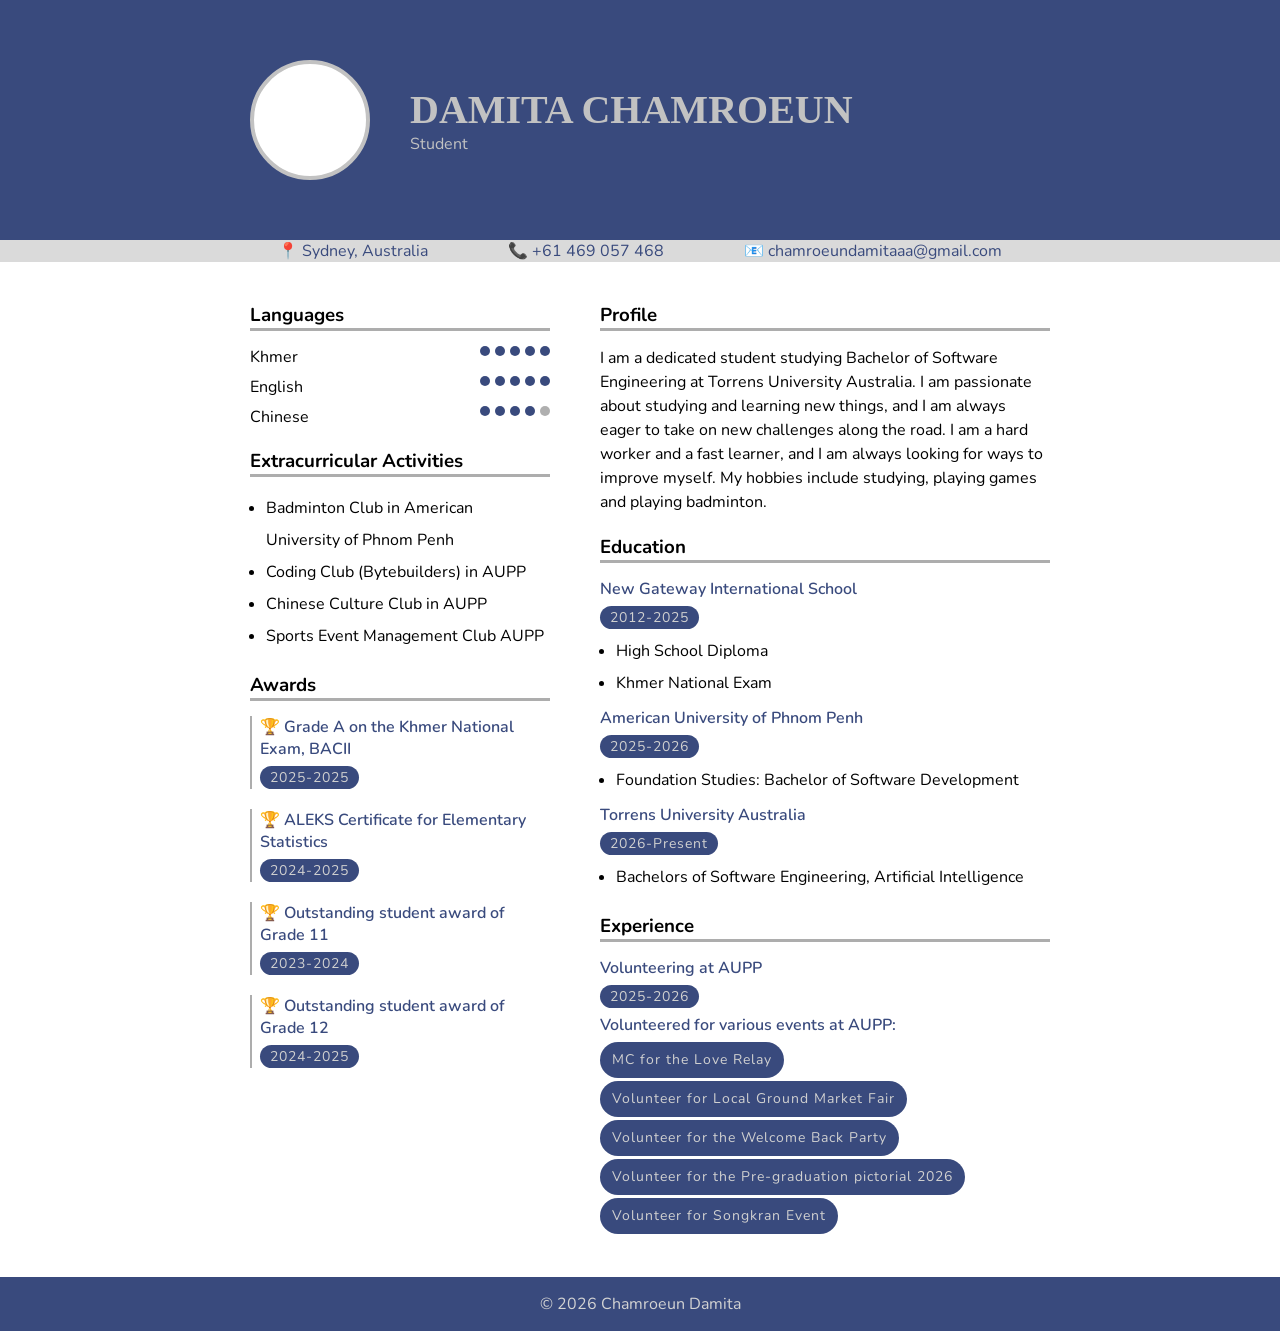
==== index.html @ 263ebbb9 "rename file" ====
<!DOCTYPE html>
<html lang="en">

<head>
    <meta charset="UTF-8">
    <meta name="viewport" content="width=device-width, initial-scale=1.0">
    <title>Damita Chamroeun Resume</title>
    <link rel="preconnect" href="https://fonts.googleapis.com">
    <link rel="preconnect" href="https://fonts.gstatic.com" crossorigin>
    <link href="https://fonts.googleapis.com/css2?family=Nunito:ital,wght@0,200..1000;1,200..1000&display=swap" rel="stylesheet">

    <style>
        * {
            margin: 0;
            padding: 0;
            box-sizing: border-box;
        }

        body {
            background-color: rgb(255, 255, 255);
        }

        .header-text {
            color: rgb(194, 194, 194);
        }

        .header-text-name {
            font-family:Georgia, 'Times New Roman', Times, serif;
            font-size: 40px;
        }

        header {
            background-color: rgb(57, 74, 125);
            color: white;
        }

        .group-header {
            display: flex;
            gap: 40px;
            align-items: center;
            padding: 60px;
            margin: 0 auto;
            max-width: 900px;
        }

        .contact-bar {
            background-color: rgb(218, 218, 218);
            color: rgb(57, 74, 125);
        }

        .contact-bar ul {
            display: flex;
            flex-direction: row;
            gap: 80px;
            list-style: none;
            justify-content: center;
        }

        main {
            padding: 40px 40px 40px 60px;
            display: grid;
            grid-template-columns: 300px 1fr;
            max-width: 900px;
            margin: 0 auto;
            gap: 50px;
        }

        .section-title {
            border-bottom: 3px solid rgb(173, 173, 173);
            margin-bottom: 15px;
        }

        .section {
            margin-bottom: 20px;
        }

        .awards {
            border-left: 2px solid rgb(173, 173, 173);
            padding-left: 8px;
            margin-bottom: 20px;
        }

        .awards h5 {
            color: rgb(57, 74, 125);
            font-size: 16px;
            font-weight: 600;
            margin-bottom: 6px;
        }

        .awards .date-badge {
            background-color: rgb(57, 74, 125);
            color: rgb(208, 208, 208);
            font-size: 14px;
            display: inline-block;
            padding: 2px 10px;
            border-radius: 20px;
            letter-spacing: 1px;
        }

        .content .date-badge {
            background-color: rgb(57, 74, 125);
            color: rgb(208, 208, 208);
            font-size: 14px;
            display: inline-block;
            padding: 2px 10px;
            border-radius: 20px;
            letter-spacing: 1px;
            margin-bottom: 6px;
        }

        .content h5 {
            color: rgb(57, 74, 125);
            font-size: 16px;
            font-weight: 600;
            margin-bottom: 6px;
        }

        .content ul {
            color: black;
            padding-left: 16px;
            line-height: 2;
            margin-bottom: 8px;

        }

        .content-profile {
            font-size: 16px;
            line-height: 1.5;
        }

        .volunteer {
            font-size: 16px;
            line-height: 2;
        }

        .volunteer .badge {
            background-color:rgb(57, 74, 125);
            color: rgb(208, 208, 208);
            padding: 4px 12px;
            border-radius: 20px;
            display: inline-block;
            letter-spacing: 1px;
            gap: 10px;
            font-size: 14px;
            margin-bottom: 3px;
        }

        .lang-row {
            display: flex;
            justify-content: space-between;
            margin-bottom: 8px;
        }

        .lang-dot {
            width: 10px;
            height: 10px;
            background-color:rgb(57, 74, 125);
            border-radius: 100%;
        }

        .dot-group {
            display: flex;
            gap: 5px;
        }

        .lang-dot-grey {
            width: 10px;
            height: 10px;
            background-color:rgb(175, 175, 175);
            border-radius: 100%;
        }

        footer {
            text-align: center;
            color: lightgray;
            background-color: rgb(57, 74, 125);
            padding: 16px;

        }

        .avatar {
            width: 120px;
            height: 120px;
            border-radius: 50%;
            background-color: white;
            display: flex;
            justify-content: center;
            border: 4px solid rgb(194, 194, 194);
            overflow: hidden;
            
        }

        .avatar img {
            width: 115px;
            height: 135px;
        }


        .nunito-font {
            font-family: "Nunito", sans-serif;
            font-optical-sizing: auto;
            font-weight: 2px;
            font-style: normal;
        }
    </style>
</head>

<body class="nunito-font">
    <header>
        <div class="group-header"> 
            <div class="avatar">
                <img width="100" height="120" src="./formal_picture.png" alt="Profile Picture">
            </div> 
            <div class="header-text">
                <h1 class="header-text-name">DAMITA CHAMROEUN</h1>
                <p class="header-text">Student</p>
            </div>
        </div>

    </header>

    <div class="contact-bar">
        <ul>
            <li>📍 Sydney, Australia</li>
            <li>📞 +61 469 057 468</li>
            <li>📧 chamroeundamitaaa@gmail.com</li>

        </ul>
    </div>

    <main>
        <!-- left column -->
        <div>
            <div class="section">
                <h3 class="section-title">Languages</h3>
                <div class="lang-row">
                    <p>Khmer</p>
                    <div class="dot-group">
                        <div class="lang-dot"></div>
                        <div class="lang-dot"></div>
                        <div class="lang-dot"></div>
                        <div class="lang-dot"></div>
                        <div class="lang-dot"></div>
                    </div> 
                </div>

                <div class="lang-row">
                    <p>English</p>
                    <div class="dot-group">
                        <div class="lang-dot"></div>
                        <div class="lang-dot"></div>
                        <div class="lang-dot"></div>
                        <div class="lang-dot"></div>
                        <div class="lang-dot"></div>
                    </div>   
                </div>

                <div class="lang-row">
                    <p>Chinese</p>
                    <div class="dot-group">
                        <div class="lang-dot"></div>
                        <div class="lang-dot"></div>
                        <div class="lang-dot"></div>
                        <div class="lang-dot"></div>
                        <div class="lang-dot-grey"></div>
                    </div> 
                </div>

            </div>

            <div class="section">
                <h3 class="section-title">Extracurricular Activities</h3>
                <div class="content">
                    <ul>
                        <li>Badminton Club in American University of Phnom Penh</li>
                        <li>Coding Club (Bytebuilders) in AUPP</li>
                        <li>Chinese Culture Club in AUPP</li>
                        <li>Sports Event Management Club AUPP</li>
                    </ul>
                </div>
            </div>

            <div class="section">
                <h3 class="section-title">Awards</h3>
                <div class="awards">
                    <h5>🏆 Grade A on the Khmer National Exam, BACII</h5>
                    <p class="date-badge">2025-2025</p>
                </div>
                <div class="awards">
                    <h5>🏆 ALEKS Certificate for Elementary Statistics</h5>
                    <p class="date-badge">2024-2025</p>
                </div>
                <div class="awards">
                    <h5>🏆 Outstanding student award of Grade 11</h5>
                    <p class="date-badge">2023-2024</p>
                </div>
                <div class="awards">
                    <h5>🏆 Outstanding student award of Grade 12</h5>
                    <p class="date-badge">2024-2025</p>
                </div>
            </div>

        </div>
        <!-- right column -->
        <div>
            <div class="section">
                <h3 class="section-title">Profile</h3>
                <p class="content-profile">I am a dedicated student studying Bachelor of Software Engineering at Torrens
                    University Australia. I
                    am passionate about studying and learning new things, and I am always eager to take on new
                    challenges along the road. I am a hard worker and a fast learner, and I am always looking for ways
                    to improve myself. My hobbies include studying, playing games and playing badminton.</p>
            </div>

            <div class="section">
                <h3 class="section-title">Education</h3>
                <div class="content">
                    <div>
                        <h5>New Gateway International School</h5>
                        <p class="date-badge">2012-2025</p>
                        <ul>
                            <li>High School Diploma</li>
                            <li>Khmer National Exam</li>
                        </ul>
                    </div>
                    <div>
                        <h5>American University of Phnom Penh</h5>
                        <p class="date-badge">2025-2026</p>
                        <ul>
                            <li>Foundation Studies: Bachelor of Software Development</li>
                        </ul>
                    </div>
                    <div>
                        <h5>Torrens University Australia</h5>
                        <p class="date-badge">2026-Present</p>
                        <ul>
                            <li>Bachelors of Software Engineering, Artificial Intelligence</li>
                        </ul>
                    </div>

                </div>
            </div>

            <div>
                <h3 class="section-title">Experience</h3>
                <div class="content">
                    <h5>Volunteering at AUPP</h5>
                    <p class="date-badge">2025-2026</p>

                    <h5>Volunteered for various events at AUPP: </h5>
                    <div class="volunteer">
                        <p class="badge">MC for the Love Relay</p>
                        <p class="badge">Volunteer for Local Ground Market Fair</p>
                        <p class="badge">Volunteer for the Welcome Back Party</p>
                        <p class="badge">Volunteer for the Pre-graduation pictorial 2026</p>
                        <p class="badge">Volunteer for Songkran Event</p>
                    </div>

                </div>
            </div>

    </main>

    <footer>
        © 2026 Chamroeun Damita
    </footer>

</body>

</html>
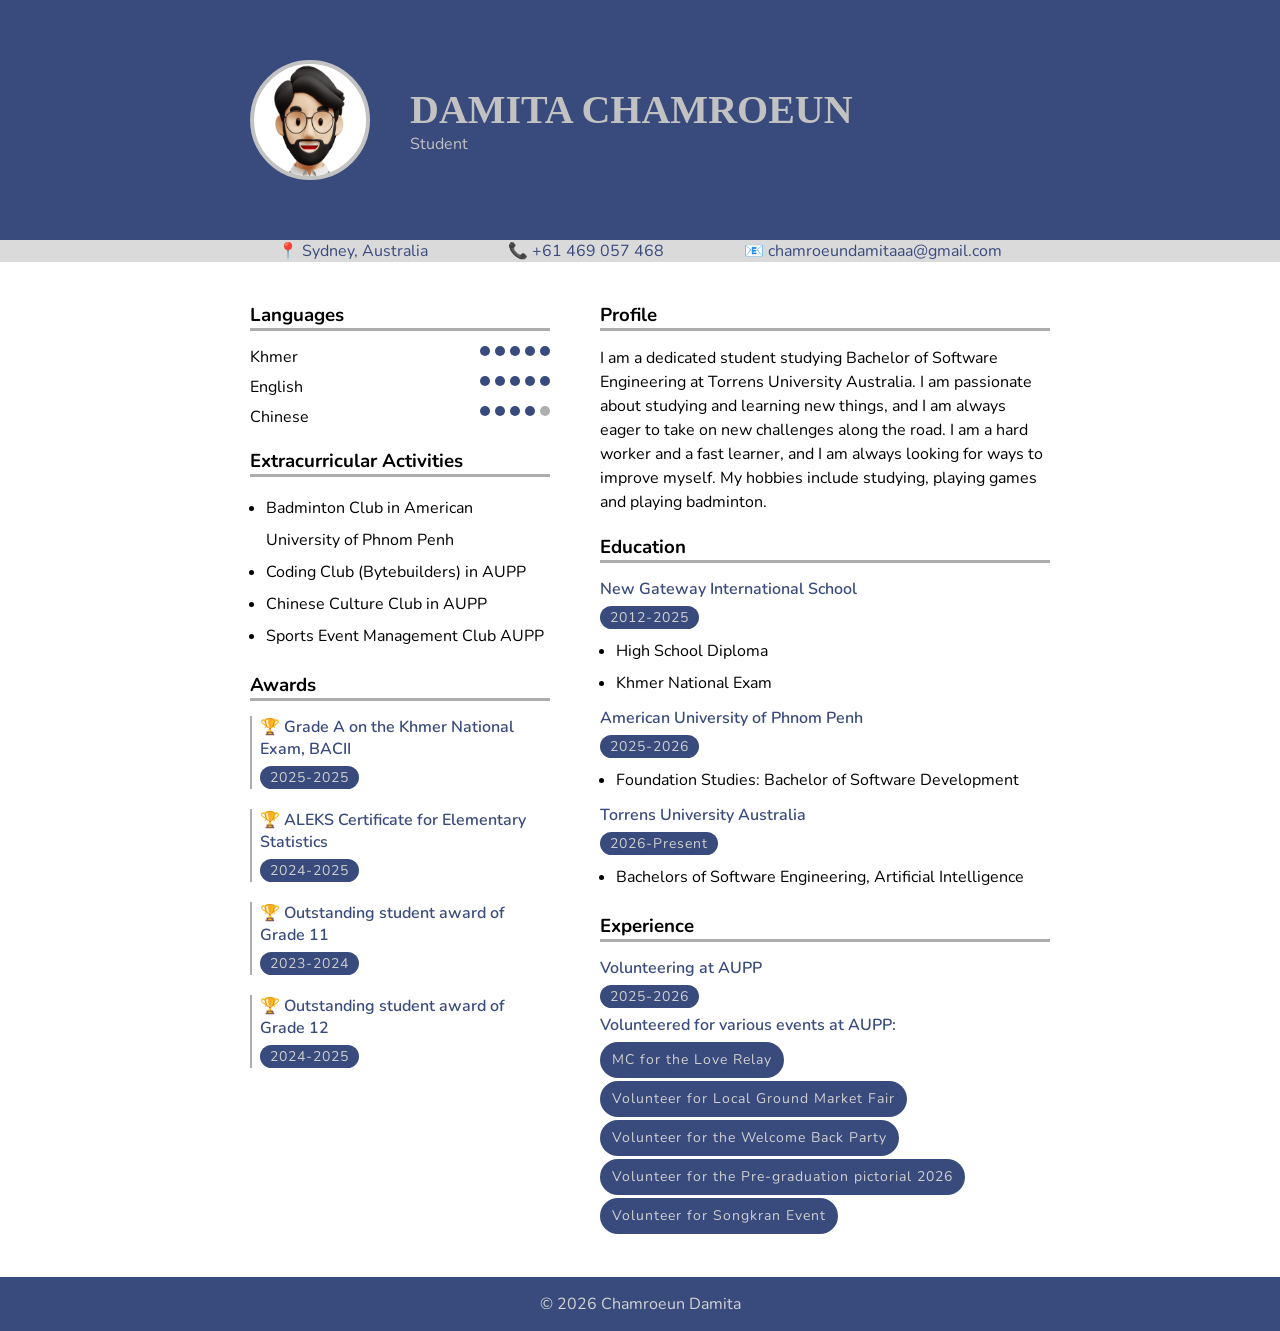
==== commit b99d4d9b: "change profile image" ====
--- a/index.html
+++ b/index.html
@@ -209,7 +209,7 @@
     <header>
         <div class="group-header"> 
             <div class="avatar">
-                <img width="100" height="120" src="./formal_picture.png" alt="Profile Picture">
+                <img width="100" height="120" src="./profile.png" alt="Profile Picture">
             </div> 
             <div class="header-text">
                 <h1 class="header-text-name">DAMITA CHAMROEUN</h1>
